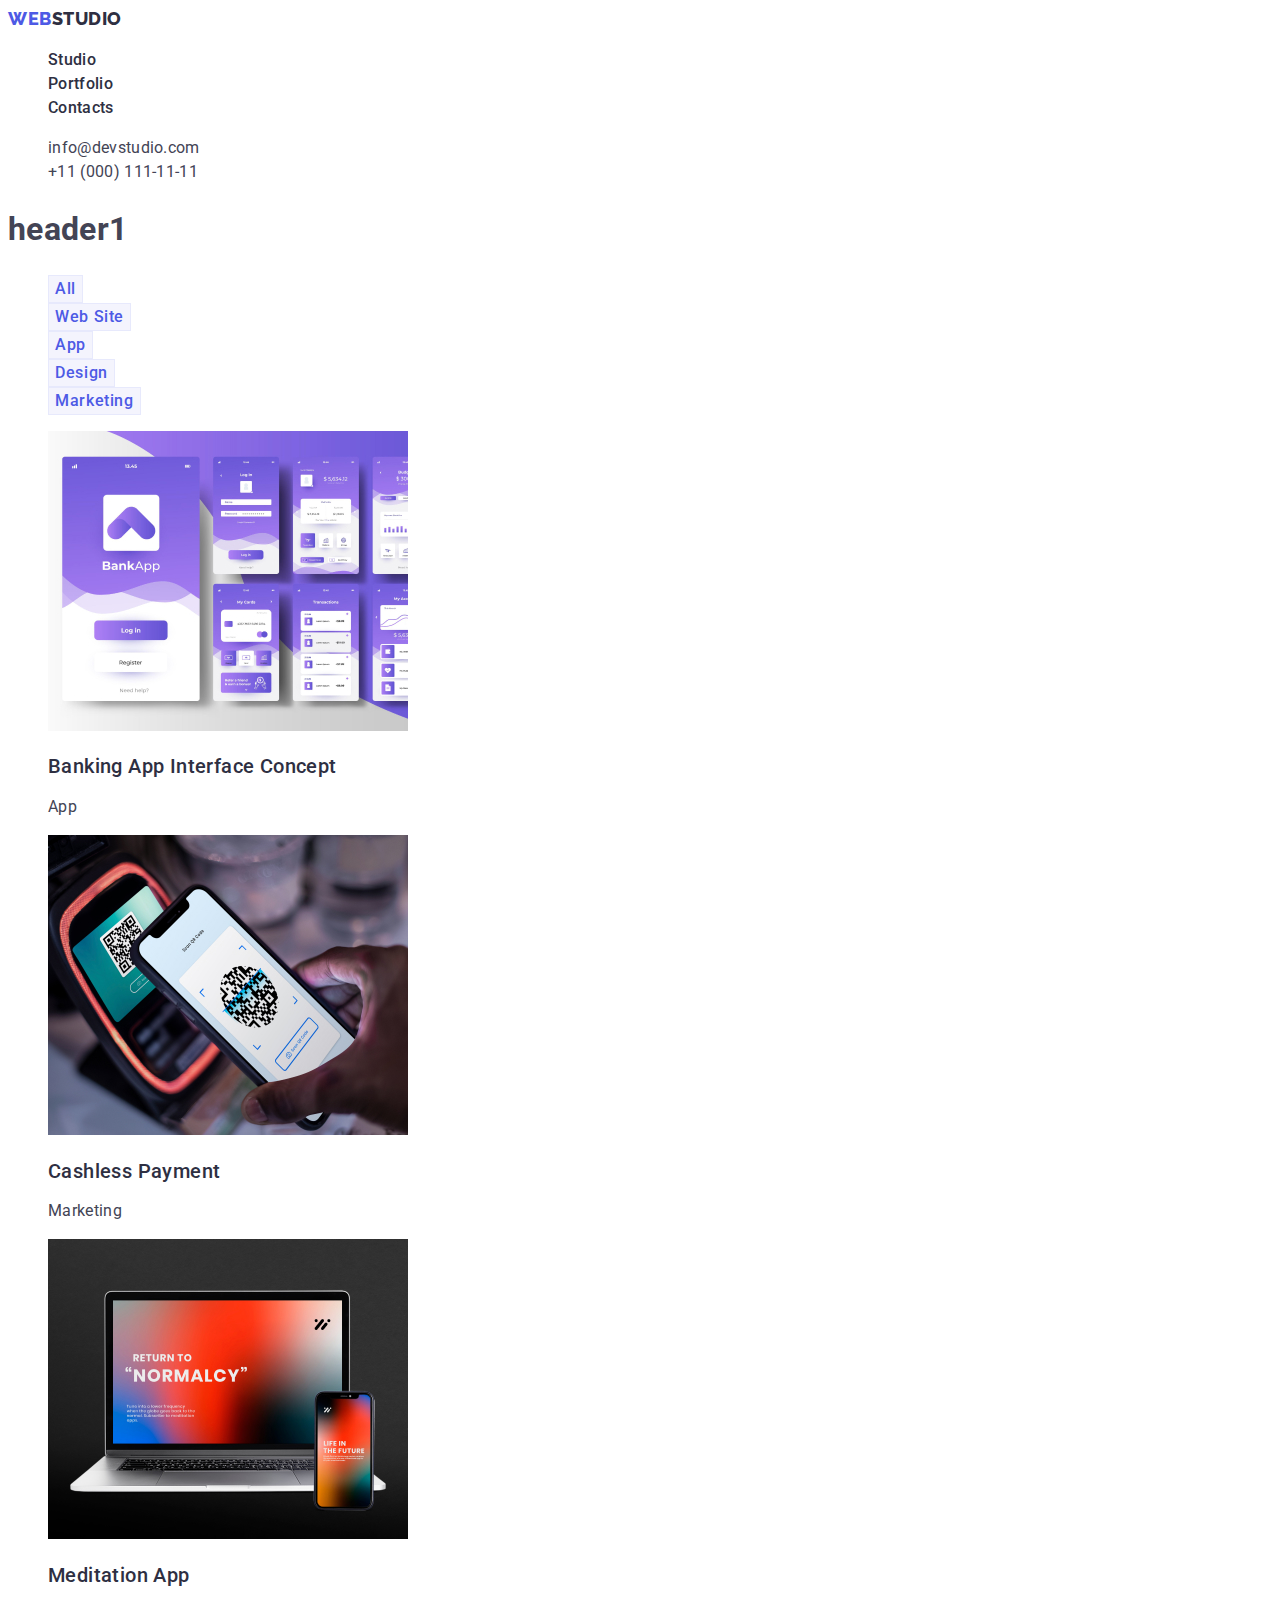
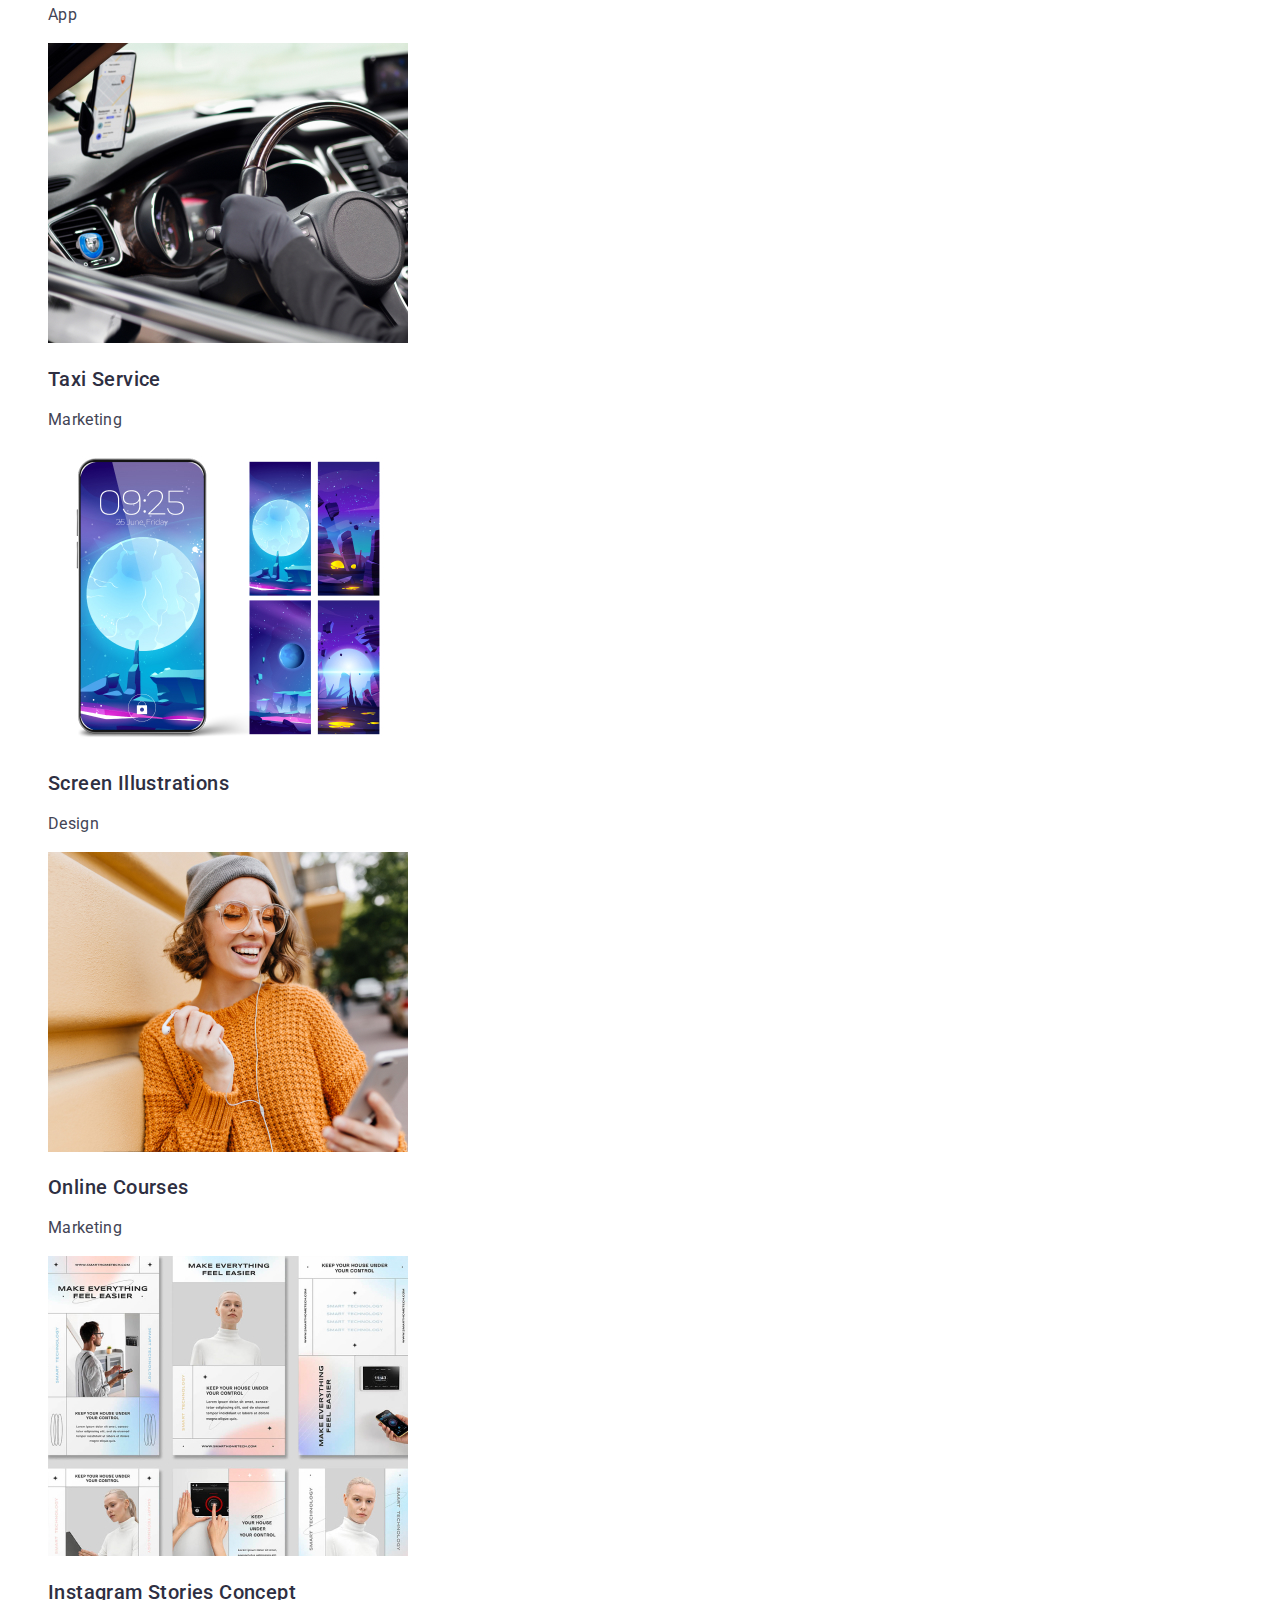
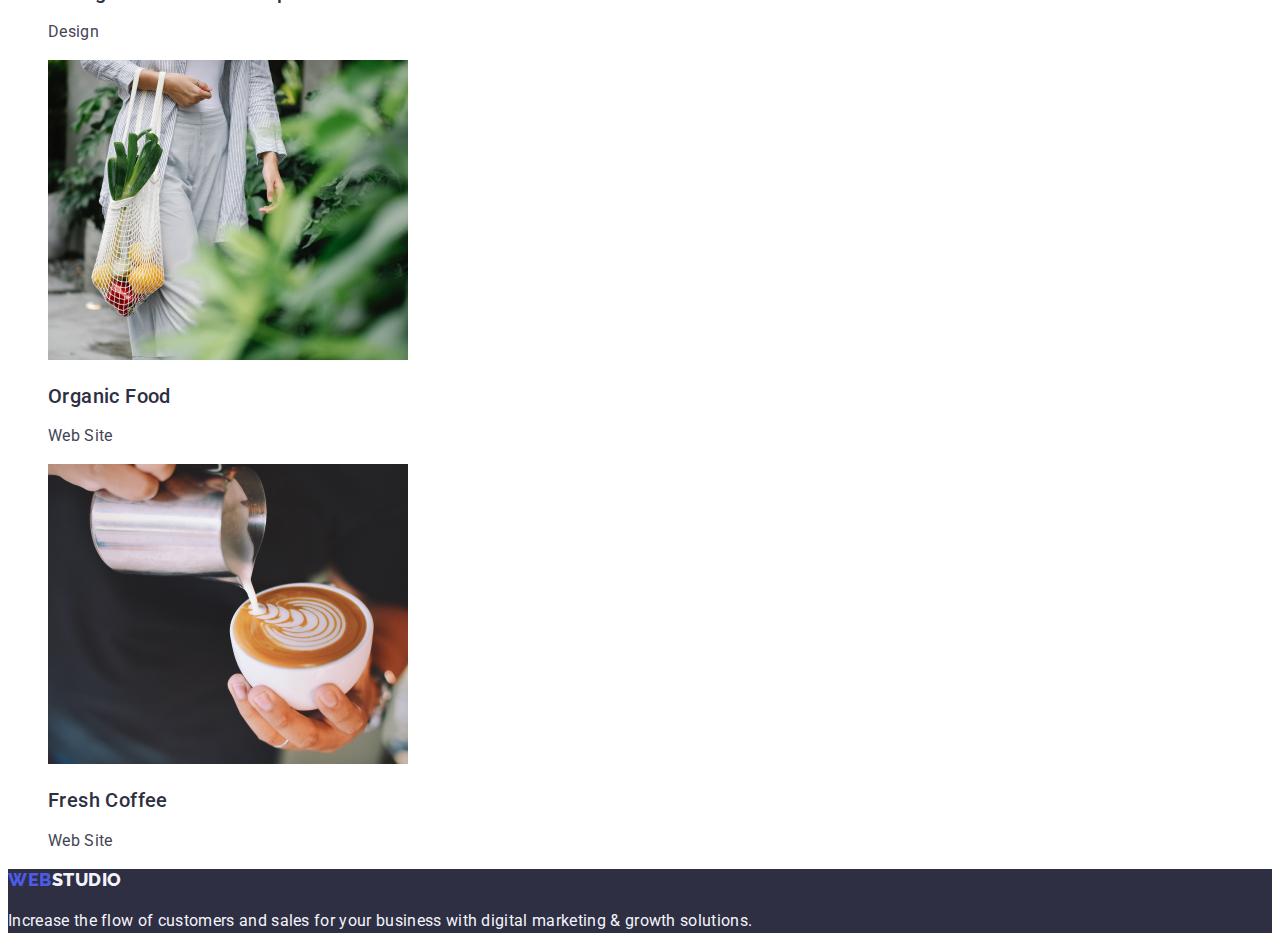
==== portfolio.html @ f377b7ca "main-content" ====
<!DOCTYPE html>
<html lang="en">

<head>
    <meta charset="UTF-8">
    <meta name="viewport" content="width=device-width, initial-scale=1.0">
    <title>portfolio</title>
    <link rel="preconnect" href="https://fonts.googleapis.com">
    <link rel="preconnect" href="https://fonts.gstatic.com" crossorigin>
    <link
        href="https://fonts.googleapis.com/css2?family=Raleway:wght@800&family=Roboto:wght@400;500;700;900&display=swap"
        rel="stylesheet">
    <link rel="stylesheet" href="./css/styles.css" />
</head>

<body>
    <header>
        <nav>
            <a class="logo link" href="./index.html">Web<span class="logo-second-word">Studio</span></a>
            <ul class="list">
                <li><a class="navigation-menu link" href="./index.html">Studio</a></li>
                <li><a class="navigation-menu link" href="./portfolio.html">Portfolio</a></li>
                <li><a class="navigation-menu link" href="">Contacts</a></li>
            </ul>
        </nav>
        <address class="contacts">
            <ul class="list">
                <li><a class="contact-info link" href="mailto:info@devstudio.com">info@devstudio.com</a></li>
                <li><a class="contact-info link" href="tel:+110001111111">+11 (000) 111-11-11</a></li>
            </ul>
        </address>
    </header>
    <main>
        <section>
            <h1>header1 </h1>
            <ul class="list">
                <li><button class="filter-button" type="button">All</button></li>
                <li><button class="filter-button" type="button">Web Site</button></li>
                <li><button class="filter-button" type="button">App</button></li>
                <li><button class="filter-button" type="button">Design</button></li>
                <li><button class="filter-button" type="button">Marketing</button></li>
            </ul>
            <ul class="list">
                <li><a class=link>
                        <img src="./images/banking-app.jpg" alt="Banking app interface concept" width=360
                            height="300" />
                        <h2 class="category-title">Banking App Interface Concept</h2>
                        <p class="main-text">App</p>
                    </a>

                </li>
                <li><a class="link"><img src="./images/cashless-payment.jpg" alt="Cashles spayment" width=360
                            height="300" />
                        <h2 class="category-title">Cashless Payment</h2>
                        <p class="main-text">Marketing</p>
                    </a>
                </li>
                <li><a class="link"><img src="./images/mediation-app.jpg" alt="meditation app" width=360 height="300" />
                        <h2 class="category-title">Meditation App</h2>
                        <p class="main-text">App</p>
                    </a>
                </li>
                <li><a class="link"><img src="./images/taxi-service.jpg" alt="Taxi service" width=360 height="300" />
                        <h2 class="category-title">Taxi Service</h2>
                        <p class="main-text">Marketing</p>
                    </a>
                </li>
                <li><a class="link"><img src="./images/screen-illustrations.jpg" alt="Screen Illustrations" width=360
                            height="300" />
                        <h2 class="category-title">Screen Illustrations</h2>
                        <p class="main-text">Design</p>
                    </a>
                </li>
                <li><a class="link"><img src="./images/online-courses.jpg" alt="Online Courses" width=360
                            height="300" />
                        <h2 class="category-title">Online Courses</h2>
                        <p class="main-text">Marketing</p>
                    </a>
                </li>
                <li><a class="link"><img src="./images/instagram-stories-concept.jpg" alt="Instagram Stories Concept"
                            width=360 height="300" />
                        <h2 class="category-title">Instagram Stories Concept</h2>
                        <p class="main-text">Design</p>
                    </a>
                </li>
                <li><a class="link"><img src="./images/organic-food.jpg" alt="Organic Food" width=360 height="300" />
                        <h2 class="category-title">Organic Food</h2>
                        <p class="main-text">Web Site</p>
                    </a>
                </li>
                <li><a class="link"><img src="./images/fresh-coffee.jpg" alt="Fresh Coffee" width=360 height="300" />
                        <h2 class="category-title">Fresh Coffee</h2>
                        <p class="main-text">Web Site</p>
                    </a>
                </li>

            </ul>
        </section>

    </main>
    <footer class="footer">
        <a class="logo link" href="./index.html">Web<span class="logo-second-word-footer">Studio</span></a>
        <p class="main-text">
            Increase the flow of customers and sales for your business with digital
            marketing & growth solutions.
        </p>
    </footer>
</body>
---- css/styles.css ----
:root {
    --main-text-color: #434455;
    --secondary-text-color: #2e2f42;
    --cta-main-color: #4d5ae5;
    --accent-color: #404bbf;
    --logo-first-color: #4d5ae5;
    --footer-main-text: #f4f4fd;
}

body {
    font-family: "Roboto", sans-serif;
    color: var(--main-text-color);
    background-color: #ffffff;
    font-size: 16px;
    line-height: 1.5;
    letter-spacing: 0.02em;
}

.logo {
    color: var(--logo-first-color);
    font-family: "Raleway", sans-serif;
    font-size: 18px;
    font-weight: 800;
    line-height: 1.17;
    letter-spacing: 0.03em;
    text-transform: uppercase;
}

.logo-second-word {
    color: var(--secondary-text-color);
}

.link {
    text-decoration: none;
}

.list {
    list-style: none;
}



.navigation-menu {
    color: var(--secondary-text-color);
    font-size: 16px;
    font-weight: 500;
    line-height: 1.5;
    letter-spacing: 0.02em;
}

.navigation-menu:hover,
.navigation-menu:focus {
    color: #404bbf;
}

.navigation-menu:active {
    color: var(--accent-color);
}

.contacts {
    font-style: normal;
}

.contact-info {
    font-size: 16px;
    line-height: 1.5;
    letter-spacing: 0.02em;
    color: var(--main-text-color);
}

.contact-info:hover,
.contact-info:focus {
    color: #404bbf;
}

.contact-info:active {
    color: var(--accent-color);
}

.section-benefits {
    background-color: var(--secondary-text-color);
}

.main-title {
    color: #FFF;
    text-align: center;
    font-size: 56px;
    font-weight: 700;
    line-height: 1.07;
    letter-spacing: 1.12px;
}

.main-cta {
    color: #ffffff;
    background: var(--cta-main-color);
    font-family: "Roboto", sans-serif;
    font-weight: 500;
    font-size: 16px;
    line-height: 1.5;
    letter-spacing: 0.04em;
    cursor: pointer;
}

.main-cta:hover,
.main-cta:focus {
    background-color: #404bbf;
}

.main-cta:active {
    background: var(--accent-color);
}

.page-title {
    color: var(--secondary-text-color);
    text-align: center;
    font-size: 36px;
    font-weight: 700;
    line-height: 1.11;
    letter-spacing: 0.02em;
    text-transform: capitalize;
}

.category-title {
    color: var(--secondary-text-color);
    font-size: 20px;
    font-weight: 500;
    line-height: 1.2;
    letter-spacing: 0.02em;
}

.filter-button {
    border: 1px solid #E7E9FC;
    background-color: var(--footer-main-text);
    font-family: "Roboto", sans-serif;
    font-weight: 500;
    font-size: 16px;
    line-height: 1.5;
    letter-spacing: 0.04em;
    color: var(--cta-main-color);
    cursor: pointer;
}

.filter-button:hover,
.filter-button:focus {
    color: #FFFFFF;
    background-color: #404bbf;
}

.filter-button:active {
    background: var(--accent-color);
}

.section-our-team {
    background-color: #F4F4FD;
}

.member-team {
    background-color: #ffffff;
}

.footer {
    background-color: var(--secondary-text-color);
}

.logo-second-word-footer {
    color: #f4f4fd;
}

.footer>.main-text {
    color: var(--footer-main-text);
    letter-spacing: 0.02em;
    line-height: 1.5;

}
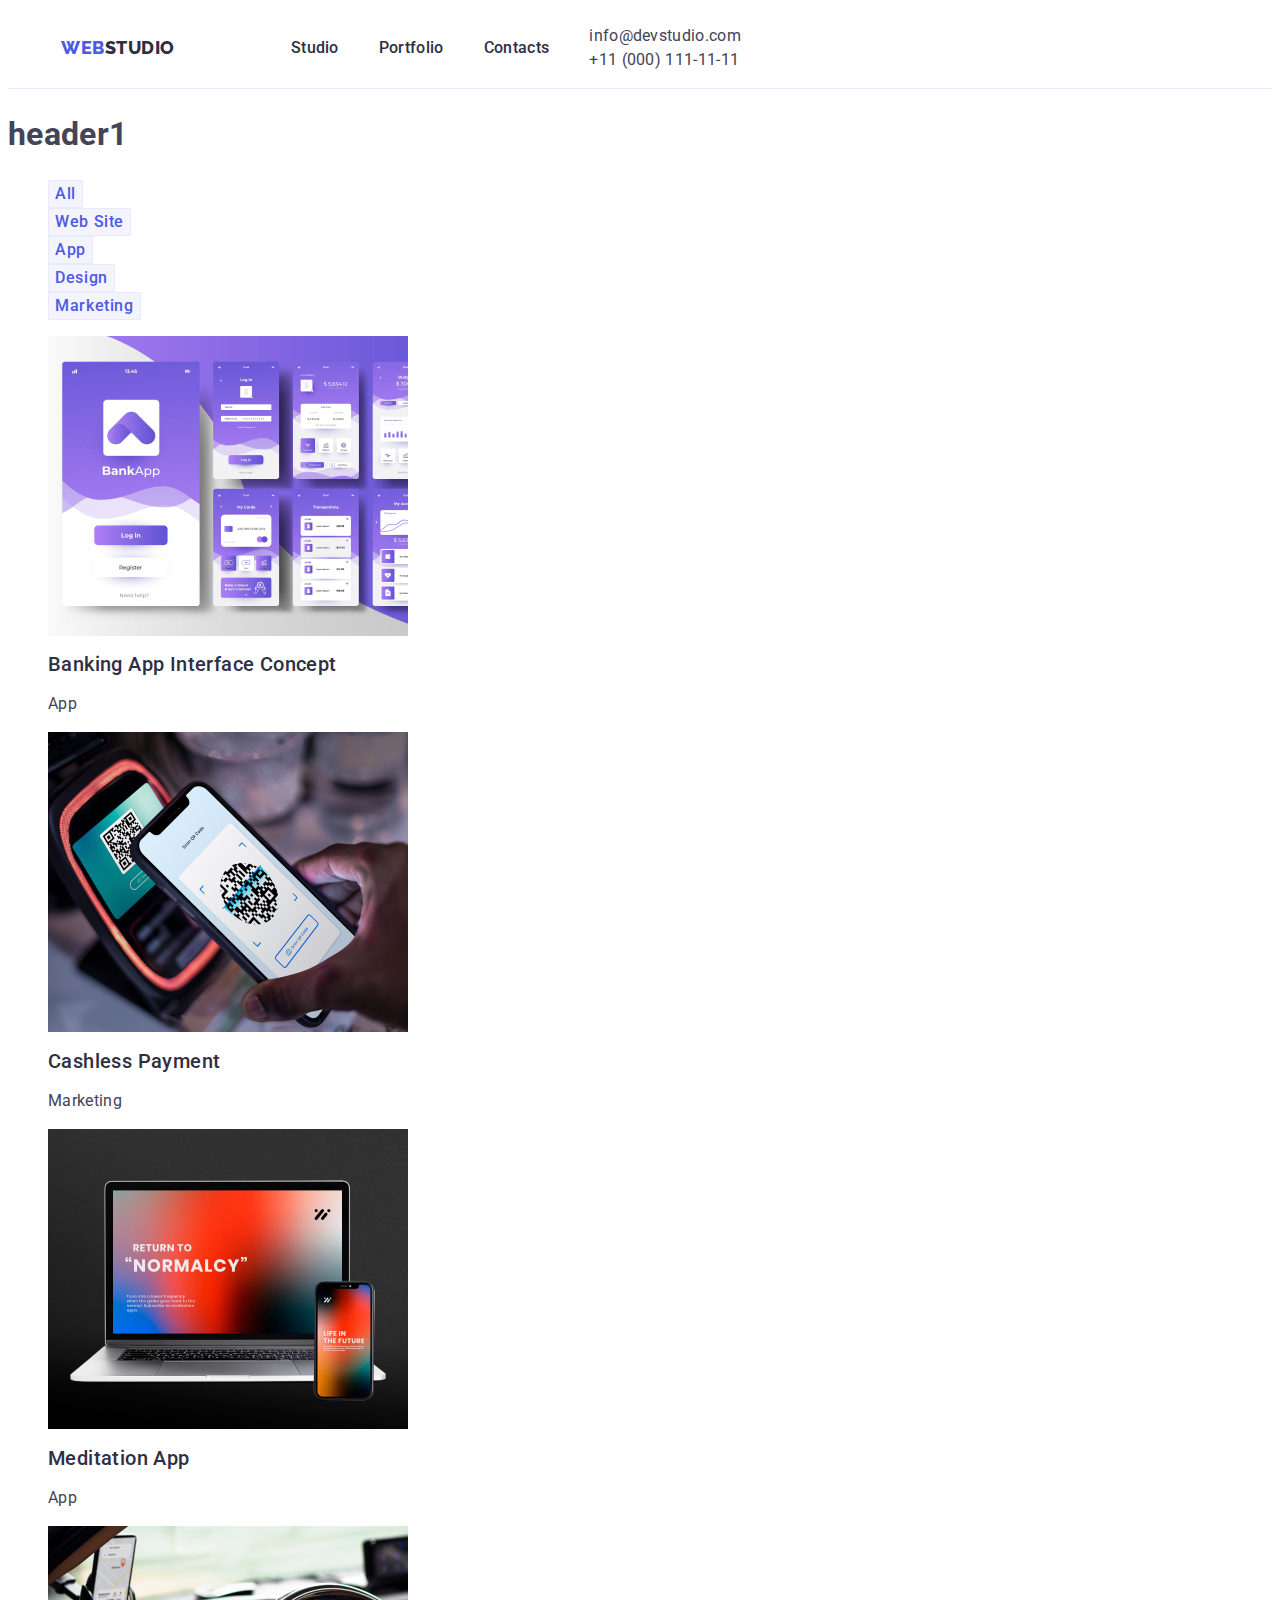
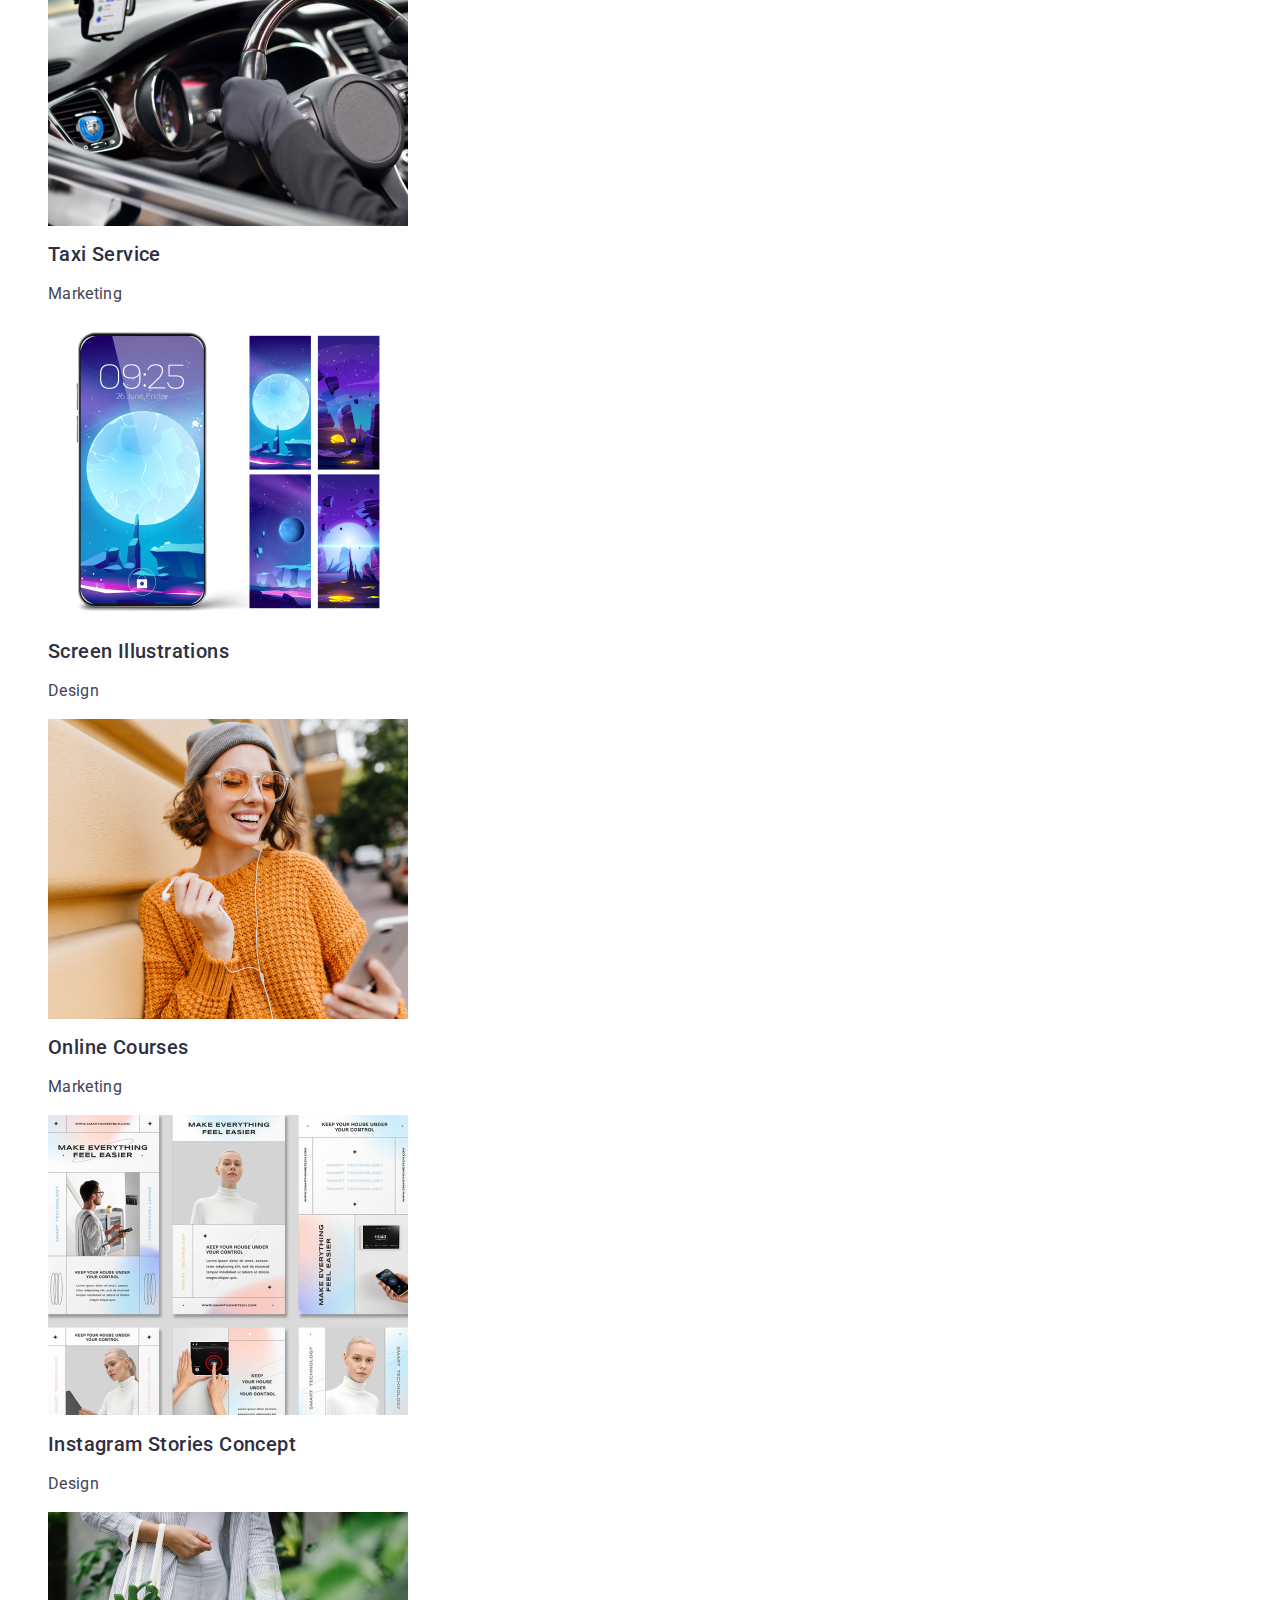
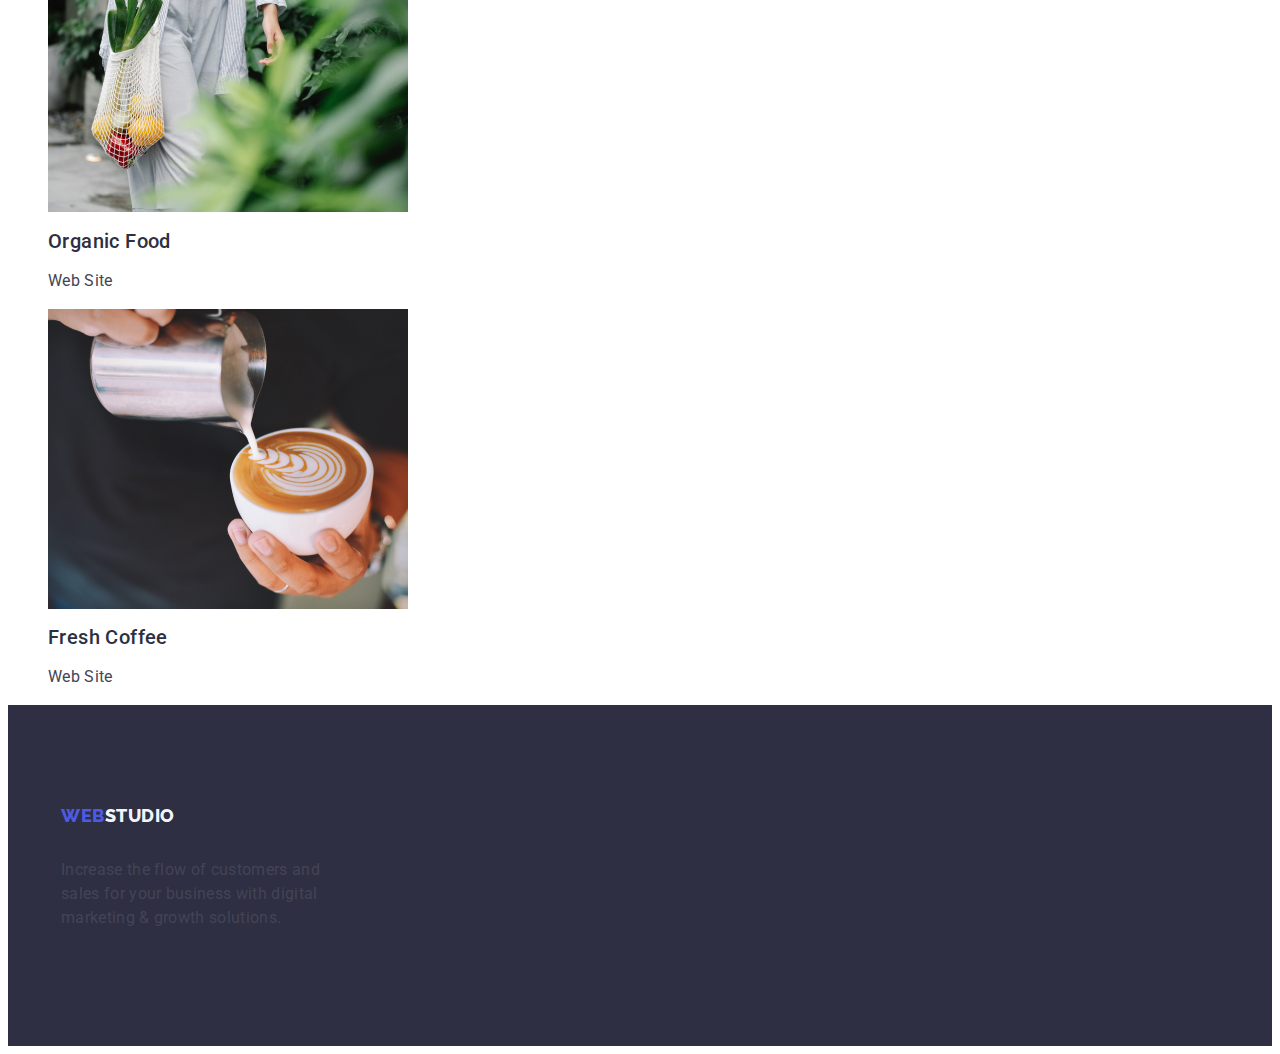
==== commit 3f06b9d4: "main-page-fixes" ====
--- a/portfolio.html
+++ b/portfolio.html
@@ -14,22 +14,25 @@
 </head>
 
 <body>
-    <header>
-        <nav>
-            <a class="logo link" href="./index.html">Web<span class="logo-second-word">Studio</span></a>
-            <ul class="list">
-                <li><a class="navigation-menu link" href="./index.html">Studio</a></li>
-                <li><a class="navigation-menu link" href="./portfolio.html">Portfolio</a></li>
-                <li><a class="navigation-menu link" href="">Contacts</a></li>
-            </ul>
-        </nav>
-        <address class="contacts">
-            <ul class="list">
-                <li><a class="contact-info link" href="mailto:info@devstudio.com">info@devstudio.com</a></li>
-                <li><a class="contact-info link" href="tel:+110001111111">+11 (000) 111-11-11</a></li>
-            </ul>
-        </address>
+    <header class="header">
+        <div class="header-items container">
+            <nav class="navigation-general">
+                <a class="logo link" href="./index.html">Web<span class="logo-second-word">Studio</span></a>
+                <ul class="list navigation-list">
+                    <li><a class="navigation-menu link" href="./index.html">Studio</a></li>
+                    <li><a class="navigation-menu link" href="./portfolio.html">Portfolio</a></li>
+                    <li><a class="navigation-menu link" href="">Contacts</a></li>
+                </ul>
+            </nav>
+            <address class="contacts">
+                <ul class="list">
+                    <li><a class="contact-info link" href="mailto:info@devstudio.com">info@devstudio.com</a></li>
+                    <li><a class="contact-info link" href="tel:+110001111111">+11 (000) 111-11-11</a></li>
+                </ul>
+            </address>
+        </div>
     </header>
+
     <main>
         <section>
             <h1>header1 </h1>
@@ -99,10 +102,13 @@
 
     </main>
     <footer class="footer">
-        <a class="logo link" href="./index.html">Web<span class="logo-second-word-footer">Studio</span></a>
-        <p class="main-text">
-            Increase the flow of customers and sales for your business with digital
-            marketing & growth solutions.
-        </p>
+        <div class="container">
+            <a class="logo-footer logo link" href="./index.html">Web<span
+                    class="logo-second-word-footer">Studio</span></a>
+            <p class="text-footer main-text">
+                Increase the flow of customers and sales for your business with digital
+                marketing & growth solutions.
+            </p>
+        </div>
     </footer>
 </body>--- a/css/styles.css
+++ b/css/styles.css
@@ -14,6 +14,10 @@
     font-size: 16px;
     line-height: 1.5;
     letter-spacing: 0.02em;
+}
+
+img {
+    display: block;
 }
 
 .logo {
@@ -24,6 +28,7 @@
     line-height: 1.17;
     letter-spacing: 0.03em;
     text-transform: uppercase;
+    margin-right: 76px;
 }
 
 .logo-second-word {
@@ -39,6 +44,11 @@
 }
 
 
+.navigation-list {
+    display: flex;
+    gap: 40px;
+
+}
 
 .navigation-menu {
     color: var(--secondary-text-color);
@@ -46,6 +56,7 @@
     font-weight: 500;
     line-height: 1.5;
     letter-spacing: 0.02em;
+    padding: 24px 0;
 }
 
 .navigation-menu:hover,
@@ -59,6 +70,8 @@
 
 .contacts {
     font-style: normal;
+    display: flex;
+    gap: 40px;
 }
 
 .contact-info {
@@ -79,7 +92,9 @@
 
 .section-benefits {
     background-color: var(--secondary-text-color);
-}
+    padding: 188px 0;
+}
+
 
 .main-title {
     color: #FFF;
@@ -88,6 +103,8 @@
     font-weight: 700;
     line-height: 1.07;
     letter-spacing: 1.12px;
+    max-width: 496px;
+
 }
 
 .main-cta {
@@ -99,6 +116,12 @@
     line-height: 1.5;
     letter-spacing: 0.04em;
     cursor: pointer;
+    display: block;
+    min-width: 169px;
+    height: 56px;
+    border: none;
+    background-color: var(--logo-first-color);
+    border-radius: 4px;
 }
 
 .main-cta:hover,
@@ -110,6 +133,32 @@
     background: var(--accent-color);
 }
 
+.our-values {
+    padding: 120px 0;
+}
+
+.visually-hidden {
+    position: absolute;
+    width: 1px;
+    height: 1px;
+    margin: -1px;
+    border: 0;
+    padding: 0;
+    white-space: nowrap;
+    clip-path: inset(100%);
+    clip: rect(0 0 0 0);
+    overflow: hidden;
+}
+
+.values-list {
+    display: flex;
+    gap: 24px;
+}
+
+.value-item {
+    width: calc((100% -72px)/4)
+}
+
 .page-title {
     color: var(--secondary-text-color);
     text-align: center;
@@ -118,6 +167,7 @@
     line-height: 1.11;
     letter-spacing: 0.02em;
     text-transform: capitalize;
+    margin-bottom: 72px;
 }
 
 .category-title {
@@ -126,7 +176,30 @@
     font-weight: 500;
     line-height: 1.2;
     letter-spacing: 0.02em;
-}
+    margin-bottom: 8px;
+
+}
+
+.what-we-are-doing {
+    padding-bottom: 120px;
+}
+
+.what-we-are-doing-list {
+    display: flex;
+    gap: 24px;
+
+}
+
+.what-we-are-doing-item {
+    width: calc((100%-48px)/3)
+}
+
+.our-team-list {
+    display: flex;
+    gap: 24px;
+}
+
+
 
 .filter-button {
     border: 1px solid #E7E9FC;
@@ -152,14 +225,33 @@
 
 .section-our-team {
     background-color: #F4F4FD;
+    padding: 120px 0;
 }
 
 .member-team {
     background-color: #ffffff;
+    width: calc((100%-72px)/4);
+    border-radius: 0px 0px 4px 4px;
+
+}
+
+.member-name {
+    padding: 32px 0;
+
+}
+
+.member-name-surname {
+    text-align: center;
+}
+
+.member-title {
+    text-align: center;
+
 }
 
 .footer {
     background-color: var(--secondary-text-color);
+    padding: 100px 0;
 }
 
 .logo-second-word-footer {
@@ -171,4 +263,34 @@
     letter-spacing: 0.02em;
     line-height: 1.5;
 
+}
+
+.header {
+    border-bottom: 1px solid #e7e9fc;
+}
+
+.header-items {
+    display: flex;
+
+}
+
+.container {
+    width: 1158px;
+    margin: 0 auto;
+    padding: 0 15px;
+}
+
+.navigation-general {
+    display: flex;
+    align-items: center;
+
+}
+
+.text-footer {
+    max-width: 264px;
+}
+
+.logo-footer {
+    display: inline-block;
+    margin-bottom: 16px;
 }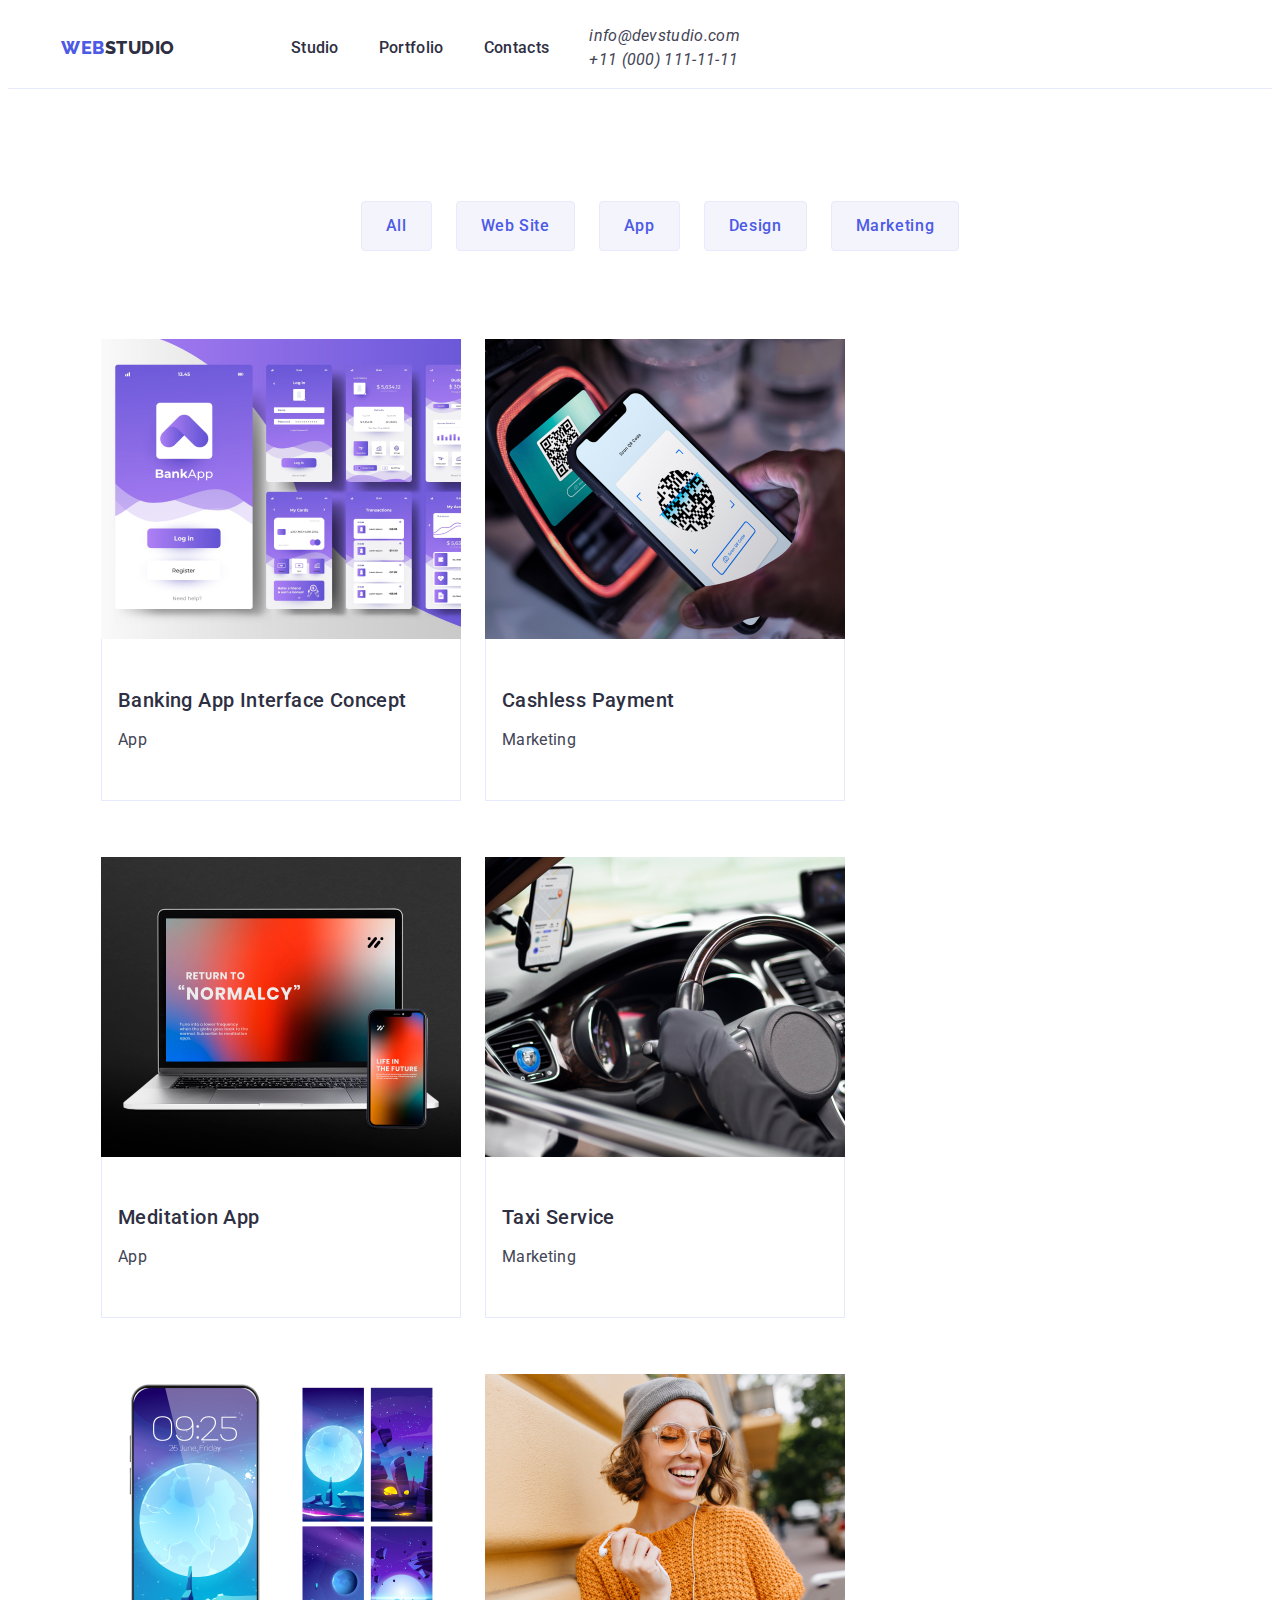
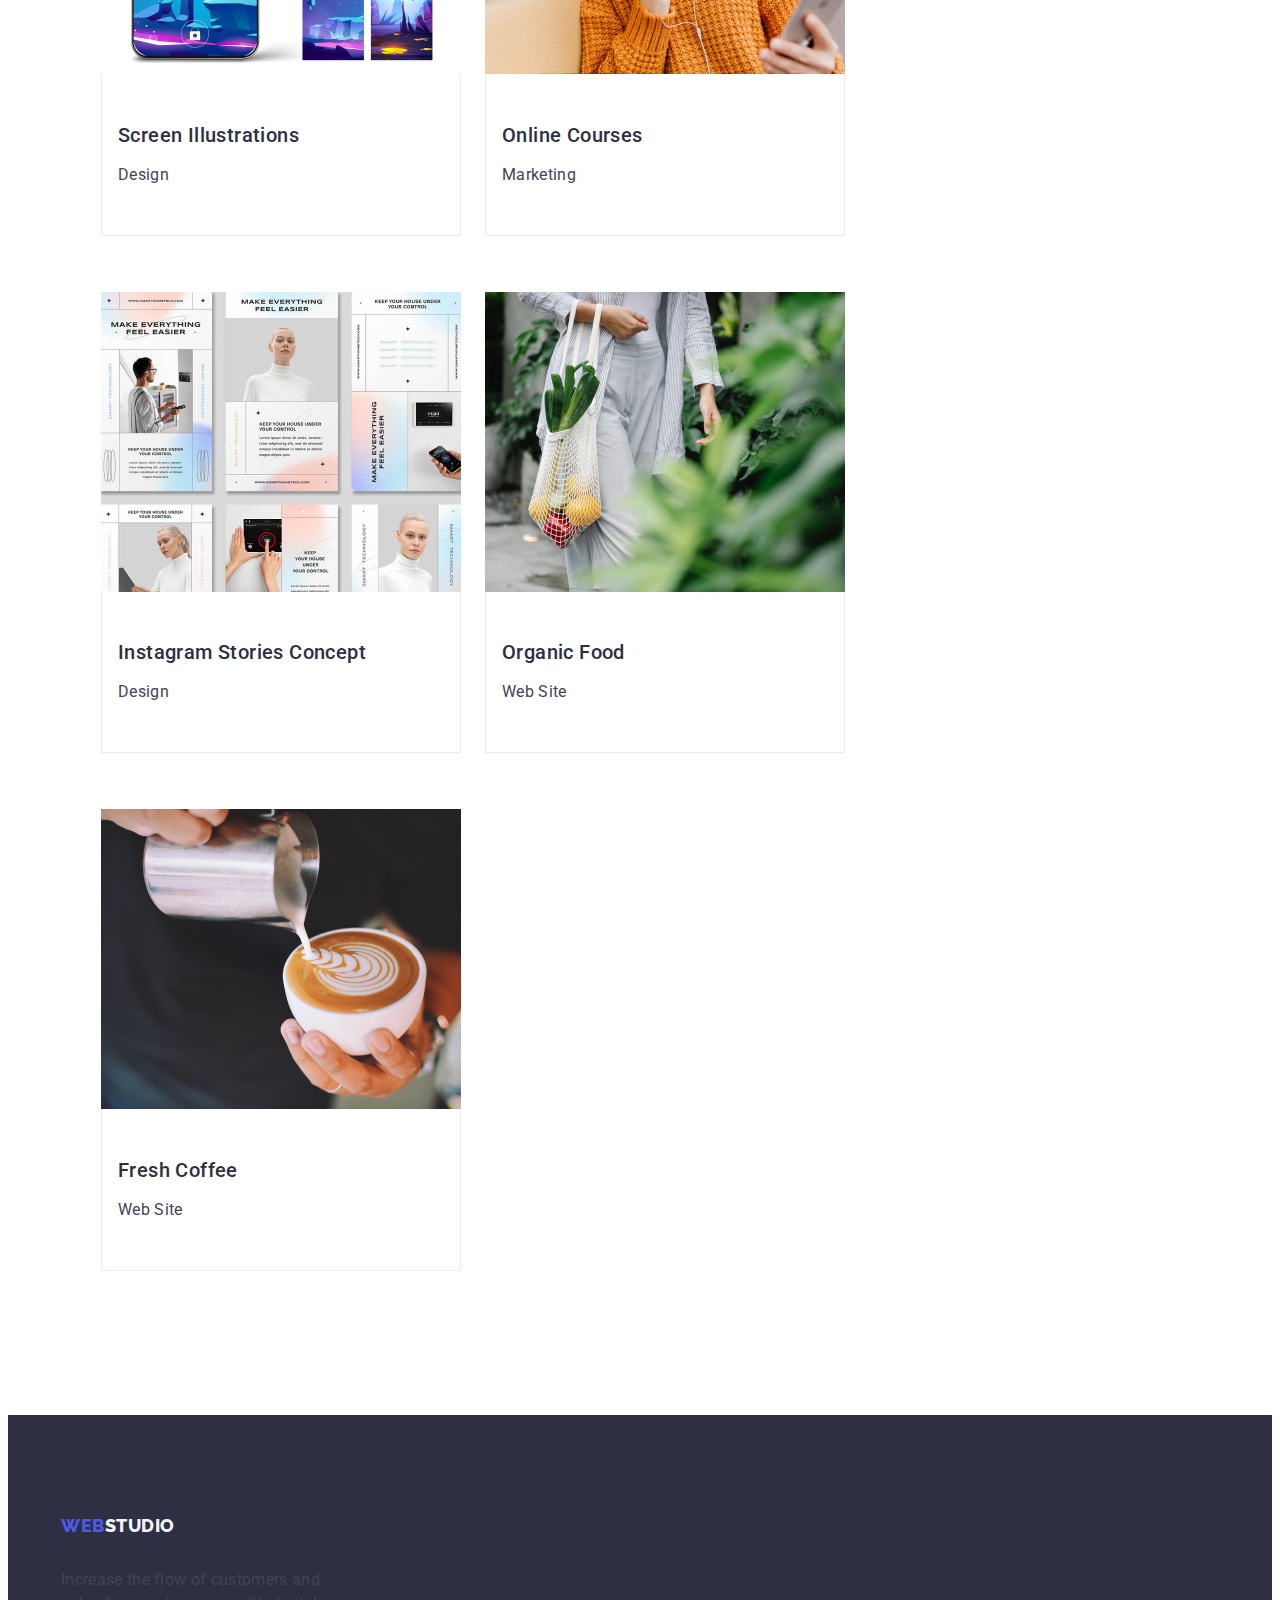
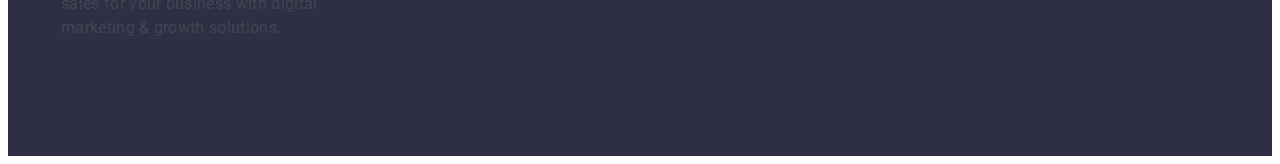
==== commit 54323bd5: "portfolio-fixes" ====
--- a/portfolio.html
+++ b/portfolio.html
@@ -7,6 +7,8 @@
     <title>portfolio</title>
     <link rel="preconnect" href="https://fonts.googleapis.com">
     <link rel="preconnect" href="https://fonts.gstatic.com" crossorigin>
+    <link rel="preconnect"
+        href="https://cdnjs.cloudflare.com/ajax/libs/modern-normalize/2.0.0/modern-normalize.min.css">
     <link
         href="https://fonts.googleapis.com/css2?family=Raleway:wght@800&family=Roboto:wght@400;500;700;900&display=swap"
         rel="stylesheet">
@@ -34,70 +36,94 @@
     </header>
 
     <main>
-        <section>
-            <h1>header1 </h1>
-            <ul class="list">
-                <li><button class="filter-button" type="button">All</button></li>
-                <li><button class="filter-button" type="button">Web Site</button></li>
-                <li><button class="filter-button" type="button">App</button></li>
-                <li><button class="filter-button" type="button">Design</button></li>
-                <li><button class="filter-button" type="button">Marketing</button></li>
-            </ul>
-            <ul class="list">
-                <li><a class=link>
-                        <img src="./images/banking-app.jpg" alt="Banking app interface concept" width=360
-                            height="300" />
-                        <h2 class="category-title">Banking App Interface Concept</h2>
-                        <p class="main-text">App</p>
-                    </a>
+        <section class="portfolio">
+            <div class="container">
+                <h1 class="visually-hidden">header1 </h1>
+                <ul class="filters-list list">
+                    <li><button class="filter-button" type="button">All</button></li>
+                    <li><button class="filter-button" type="button">Web Site</button></li>
+                    <li><button class="filter-button" type="button">App</button></li>
+                    <li><button class="filter-button" type="button">Design</button></li>
+                    <li><button class="filter-button" type="button">Marketing</button></li>
+                </ul>
+                <ul class="services-list list">
+                    <li class="service-item"><a class="link">
+                            <img src="./images/banking-app.jpg" alt="Banking app interface concept" width=360
+                                height="300" />
+                            <div class="app-container">
+                                <h2 class="category-title">Banking App Interface Concept</h2>
+                                <p class="main-text">App</p>
+                            </div>
+                        </a>
 
-                </li>
-                <li><a class="link"><img src="./images/cashless-payment.jpg" alt="Cashles spayment" width=360
-                            height="300" />
-                        <h2 class="category-title">Cashless Payment</h2>
-                        <p class="main-text">Marketing</p>
-                    </a>
-                </li>
-                <li><a class="link"><img src="./images/mediation-app.jpg" alt="meditation app" width=360 height="300" />
-                        <h2 class="category-title">Meditation App</h2>
-                        <p class="main-text">App</p>
-                    </a>
-                </li>
-                <li><a class="link"><img src="./images/taxi-service.jpg" alt="Taxi service" width=360 height="300" />
-                        <h2 class="category-title">Taxi Service</h2>
-                        <p class="main-text">Marketing</p>
-                    </a>
-                </li>
-                <li><a class="link"><img src="./images/screen-illustrations.jpg" alt="Screen Illustrations" width=360
-                            height="300" />
-                        <h2 class="category-title">Screen Illustrations</h2>
-                        <p class="main-text">Design</p>
-                    </a>
-                </li>
-                <li><a class="link"><img src="./images/online-courses.jpg" alt="Online Courses" width=360
-                            height="300" />
-                        <h2 class="category-title">Online Courses</h2>
-                        <p class="main-text">Marketing</p>
-                    </a>
-                </li>
-                <li><a class="link"><img src="./images/instagram-stories-concept.jpg" alt="Instagram Stories Concept"
-                            width=360 height="300" />
-                        <h2 class="category-title">Instagram Stories Concept</h2>
-                        <p class="main-text">Design</p>
-                    </a>
-                </li>
-                <li><a class="link"><img src="./images/organic-food.jpg" alt="Organic Food" width=360 height="300" />
-                        <h2 class="category-title">Organic Food</h2>
-                        <p class="main-text">Web Site</p>
-                    </a>
-                </li>
-                <li><a class="link"><img src="./images/fresh-coffee.jpg" alt="Fresh Coffee" width=360 height="300" />
-                        <h2 class="category-title">Fresh Coffee</h2>
-                        <p class="main-text">Web Site</p>
-                    </a>
-                </li>
+                    </li>
+                    <li class="service-item"><a class="link"><img src="./images/cashless-payment.jpg"
+                                alt="Cashles spayment" width=360 height="300" />
+                            <div class="app-container">
+                                <h2 class="category-title">Cashless Payment</h2>
+                                <p class="main-text">Marketing</p>
+                            </div>
+                        </a>
+                    </li>
+                    <li class="service-item"><a class="link"><img src="./images/mediation-app.jpg" alt="meditation app"
+                                width=360 height="300" />
+                            <div class="app-container">
+                                <h2 class="category-title">Meditation App</h2>
+                                <p class="main-text">App</p>
+                            </div>
+                        </a>
+                    </li>
+                    <li class="service-item"><a class="link"><img src="./images/taxi-service.jpg" alt="Taxi service"
+                                width=360 height="300" />
+                            <div class="app-container">
+                                <h2 class="category-title">Taxi Service</h2>
+                                <p class="main-text">Marketing</p>
+                            </div>
+                        </a>
+                    </li>
+                    <li class="service-item"><a class="link"><img src="./images/screen-illustrations.jpg"
+                                alt="Screen Illustrations" width=360 height="300" />
+                            <div class="app-container">
+                                <h2 class="category-title">Screen Illustrations</h2>
+                                <p class="main-text">Design</p>
+                            </div>
+                        </a>
+                    </li>
+                    <li class="service-item"><a class="link"><img src="./images/online-courses.jpg" alt="Online Courses"
+                                width=360 height="300" />
+                            <div class="app-container">
+                                <h2 class="category-title">Online Courses</h2>
+                                <p class="main-text">Marketing</p>
+                            </div>
+                        </a>
+                    </li>
+                    <li class="service-item"><a class="link"><img src="./images/instagram-stories-concept.jpg"
+                                alt="Instagram Stories Concept" width=360 height="300" />
+                            <div class="app-container">
+                                <h2 class="category-title">Instagram Stories Concept</h2>
+                                <p class="main-text">Design</p>
+                            </div>
+                        </a>
+                    </li>
+                    <li class="service-item"><a class="link"><img src="./images/organic-food.jpg" alt="Organic Food"
+                                width=360 height="300" />
+                            <div class="app-container">
+                                <h2 class="category-title">Organic Food</h2>
+                                <p class="main-text">Web Site</p>
+                            </div>
+                        </a>
+                    </li>
+                    <li class="service-item"><a class="link"><img src="./images/fresh-coffee.jpg" alt="Fresh Coffee"
+                                width=360 height="300" />
+                            <div class="app-container">
+                                <h2 class="category-title">Fresh Coffee</h2>
+                                <p class="main-text">Web Site</p>
+                            </div>
+                        </a>
+                    </li>
 
-            </ul>
+                </ul>
+            </div>
         </section>
 
     </main>
--- a/css/styles.css
+++ b/css/styles.css
@@ -69,6 +69,10 @@
 }
 
 .contacts {
+    display: flex;
+}
+
+.contacts-list {
     font-style: normal;
     display: flex;
     gap: 40px;
@@ -191,7 +195,7 @@
 }
 
 .what-we-are-doing-item {
-    width: calc((100%-48px)/3)
+    width: calc((100%-48px)/2)
 }
 
 .our-team-list {
@@ -211,12 +215,17 @@
     letter-spacing: 0.04em;
     color: var(--cta-main-color);
     cursor: pointer;
+    padding: 12px 24px;
+    border-radius: 4px;
+    justify-content: center;
+
 }
 
 .filter-button:hover,
 .filter-button:focus {
     color: #FFFFFF;
     background-color: #404bbf;
+    border: 1px solid transparent;
 }
 
 .filter-button:active {
@@ -230,7 +239,7 @@
 
 .member-team {
     background-color: #ffffff;
-    width: calc((100%-72px)/4);
+    width: calc((100%-24px*3)/4);
     border-radius: 0px 0px 4px 4px;
 
 }
@@ -293,4 +302,35 @@
 .logo-footer {
     display: inline-block;
     margin-bottom: 16px;
+}
+
+.portfolio {
+    padding-top: 96px;
+    padding-bottom: 120px;
+}
+
+.filters-list {
+    display: flex;
+    justify-content: center;
+    align-items: center;
+    gap: 24px;
+    padding-bottom: 72px;
+}
+
+.services-list {
+    display: flex;
+    flex-wrap: wrap;
+    column-gap: 24px;
+    row-gap: 48px;
+}
+
+.service-item {
+    width: calc((100-48px)/3)
+}
+
+.app-container {
+    padding: 32px 16px;
+    border: 1px solid #e7e9fc;
+    border-top: none;
+    margin-bottom: 8px;
 }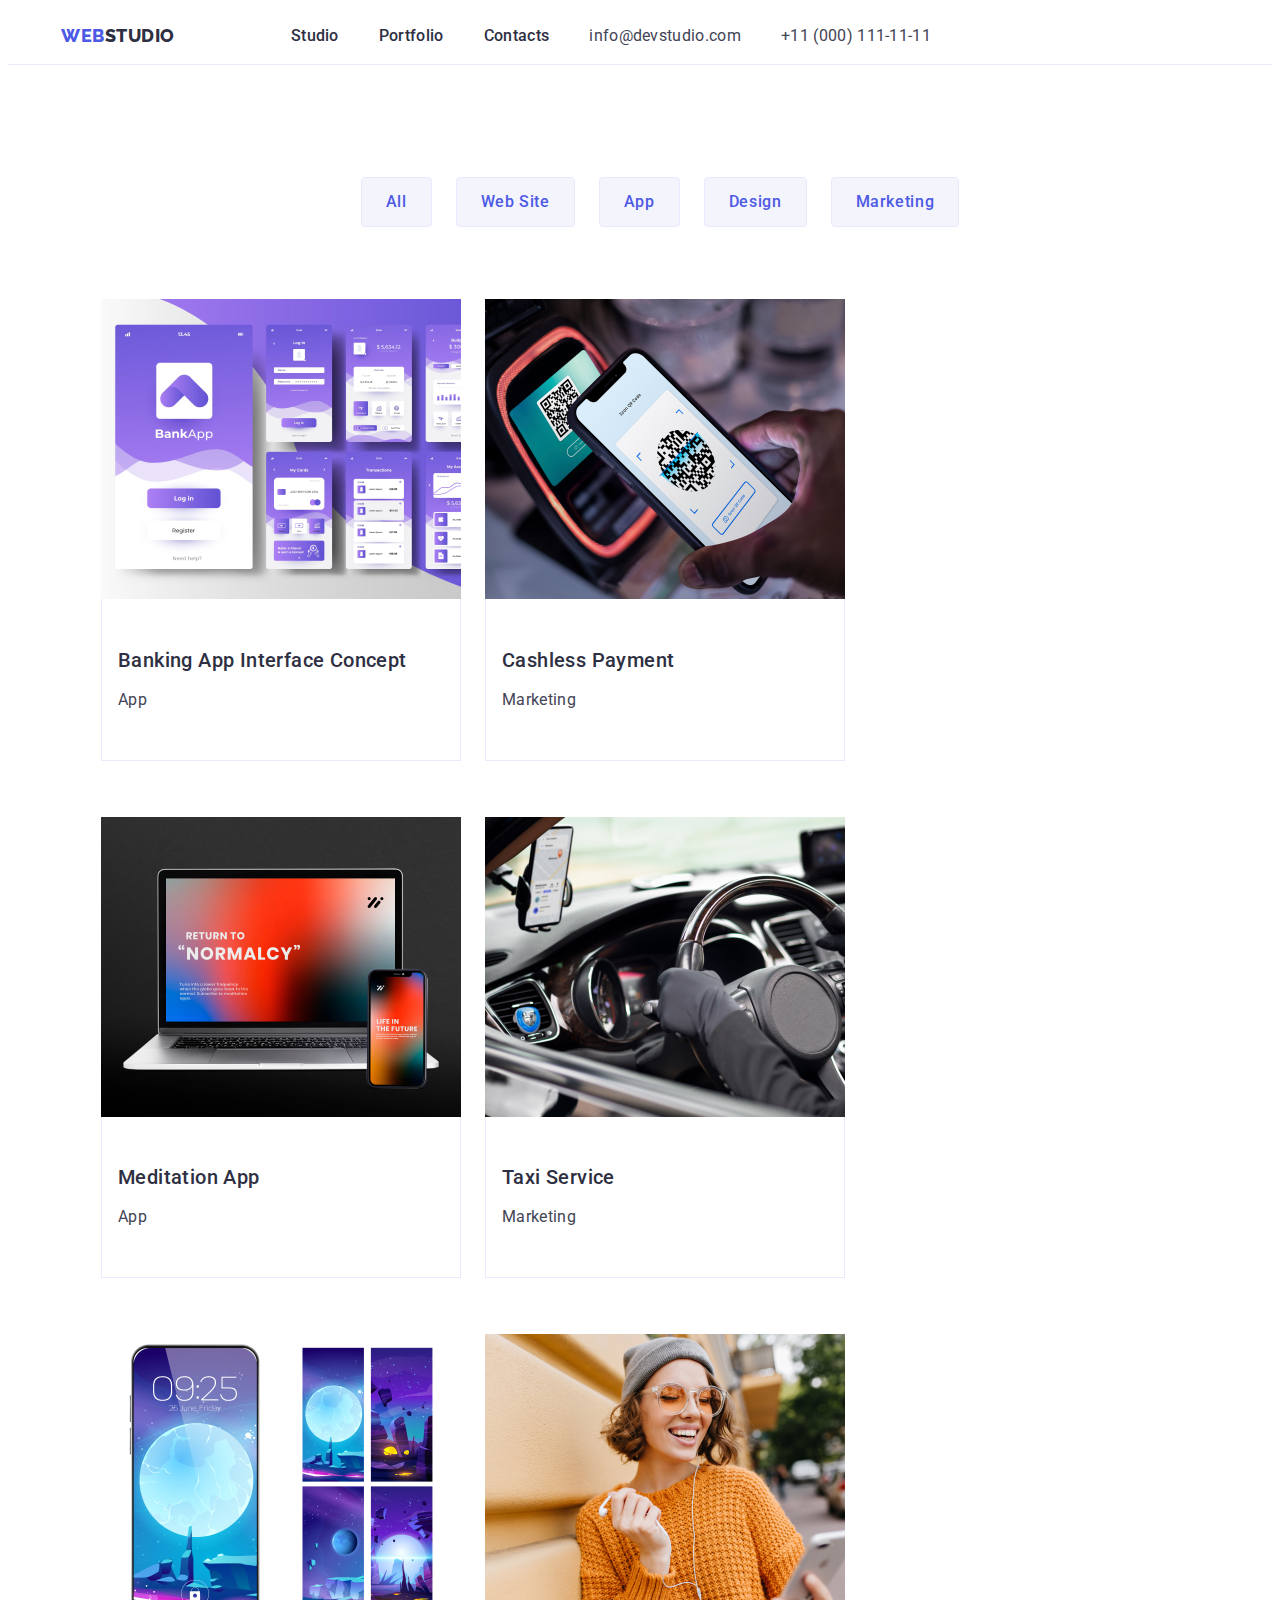
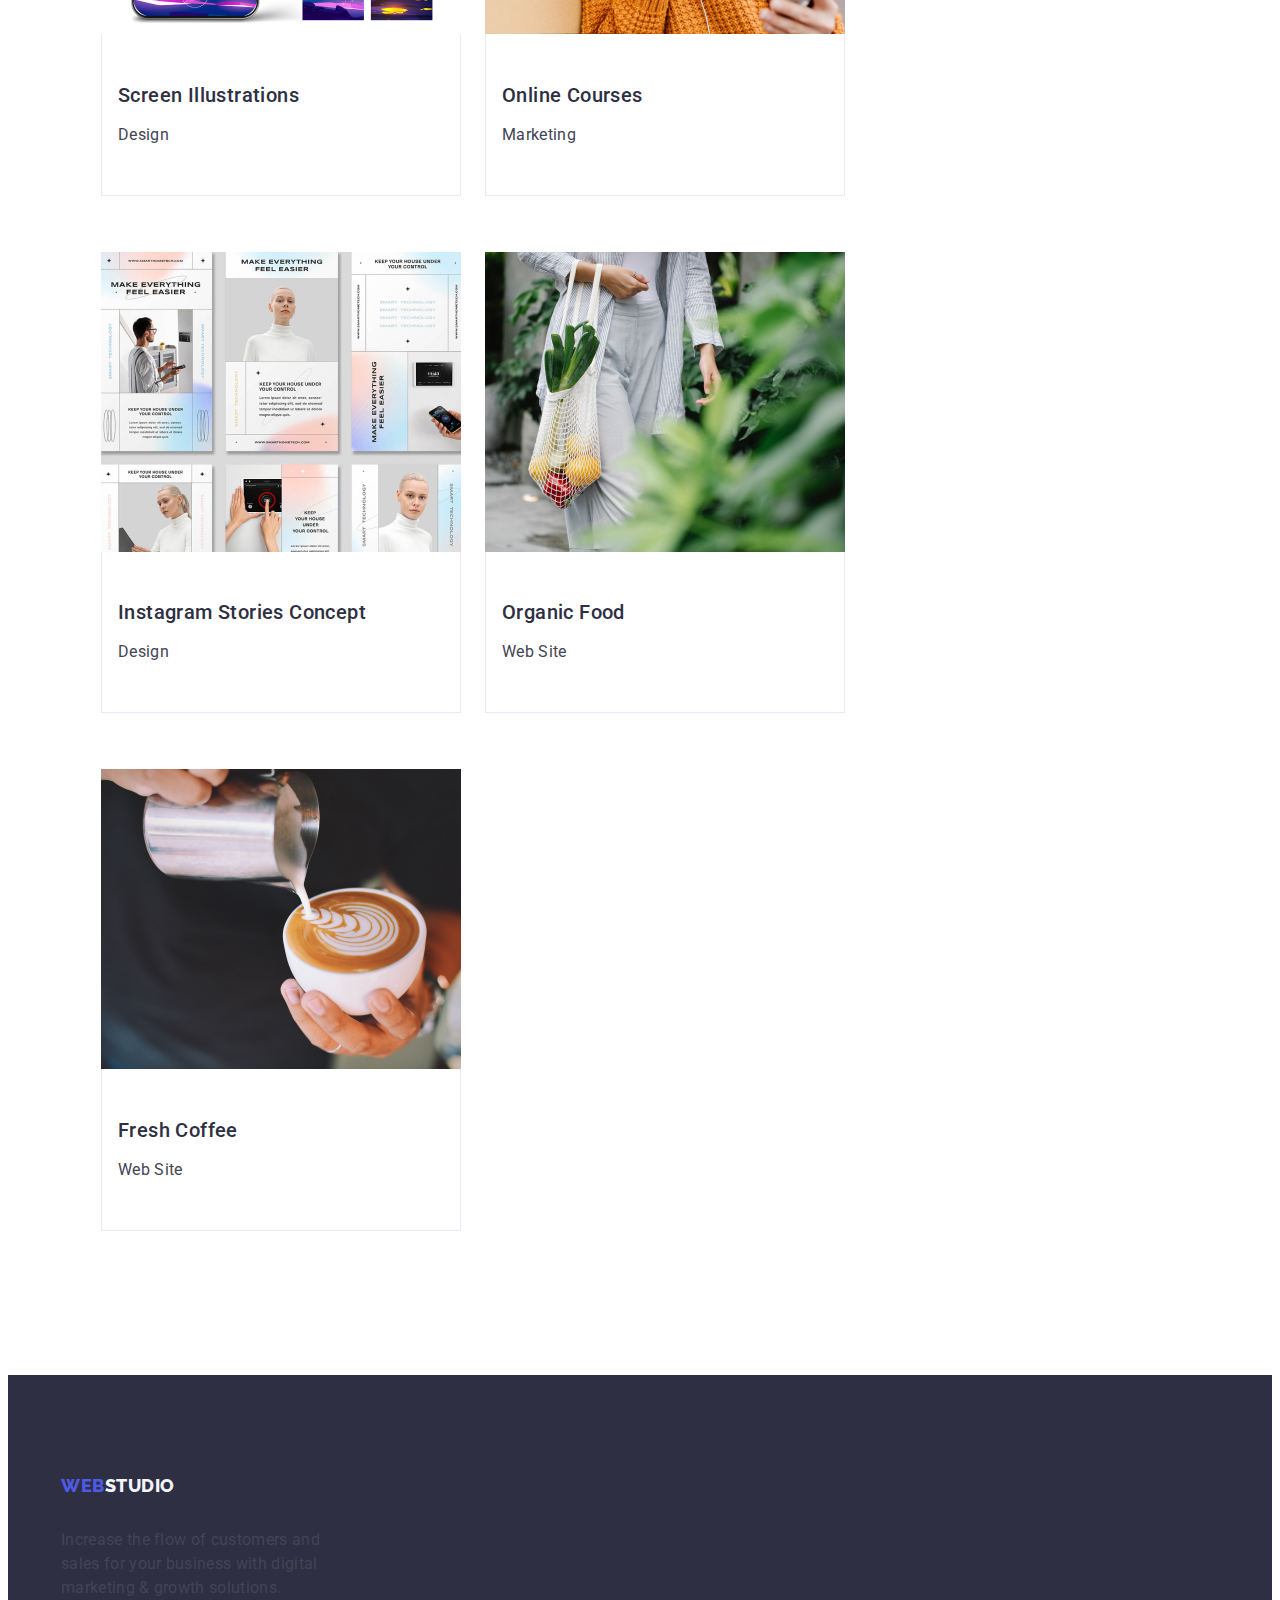
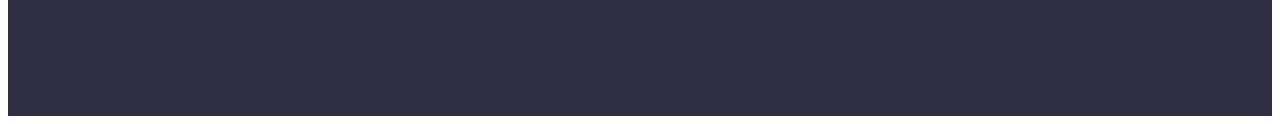
==== commit a76c18cc: "width-fixes" ====
--- a/portfolio.html
+++ b/portfolio.html
@@ -16,24 +16,26 @@
 </head>
 
 <body>
-    <header class="header">
-        <div class="header-items container">
-            <nav class="navigation-general">
-                <a class="logo link" href="./index.html">Web<span class="logo-second-word">Studio</span></a>
-                <ul class="list navigation-list">
-                    <li><a class="navigation-menu link" href="./index.html">Studio</a></li>
-                    <li><a class="navigation-menu link" href="./portfolio.html">Portfolio</a></li>
-                    <li><a class="navigation-menu link" href="">Contacts</a></li>
-                </ul>
-            </nav>
-            <address class="contacts">
-                <ul class="list">
-                    <li><a class="contact-info link" href="mailto:info@devstudio.com">info@devstudio.com</a></li>
-                    <li><a class="contact-info link" href="tel:+110001111111">+11 (000) 111-11-11</a></li>
-                </ul>
-            </address>
-        </div>
-    </header>
+    <div class="container-header">
+        <header class="header">
+            <div class="header-items container">
+                <nav class="navigation-general">
+                    <a class="logo link" href="./index.html">Web<span class="logo-second-word">Studio</span></a>
+                    <ul class="list navigation-list">
+                        <li><a class="navigation-menu link" href="./index.html">Studio</a></li>
+                        <li><a class="navigation-menu link" href="./portfolio.html">Portfolio</a></li>
+                        <li><a class="navigation-menu link" href="">Contacts</a></li>
+                    </ul>
+                </nav>
+                <address class="contacts">
+                    <ul class="contacts-list list">
+                        <li><a class="contact-info link" href="mailto:info@devstudio.com">info@devstudio.com</a></li>
+                        <li><a class="contact-info link" href="tel:+110001111111">+11 (000) 111-11-11</a></li>
+                    </ul>
+                </address>
+            </div>
+        </header>
+    </div>
 
     <main>
         <section class="portfolio">
--- a/css/styles.css
+++ b/css/styles.css
@@ -195,7 +195,7 @@
 }
 
 .what-we-are-doing-item {
-    width: calc((100%-48px)/2)
+    width: calc((100%-48px)/3)
 }
 
 .our-team-list {
@@ -239,7 +239,7 @@
 
 .member-team {
     background-color: #ffffff;
-    width: calc((100%-24px*3)/4);
+    width: calc((100%-3*24px)/4);
     border-radius: 0px 0px 4px 4px;
 
 }
@@ -314,7 +314,7 @@
     justify-content: center;
     align-items: center;
     gap: 24px;
-    padding-bottom: 72px;
+    margin-bottom: 72px;
 }
 
 .services-list {
@@ -333,4 +333,5 @@
     border: 1px solid #e7e9fc;
     border-top: none;
     margin-bottom: 8px;
+    width: calc((100%-48px)/3)
 }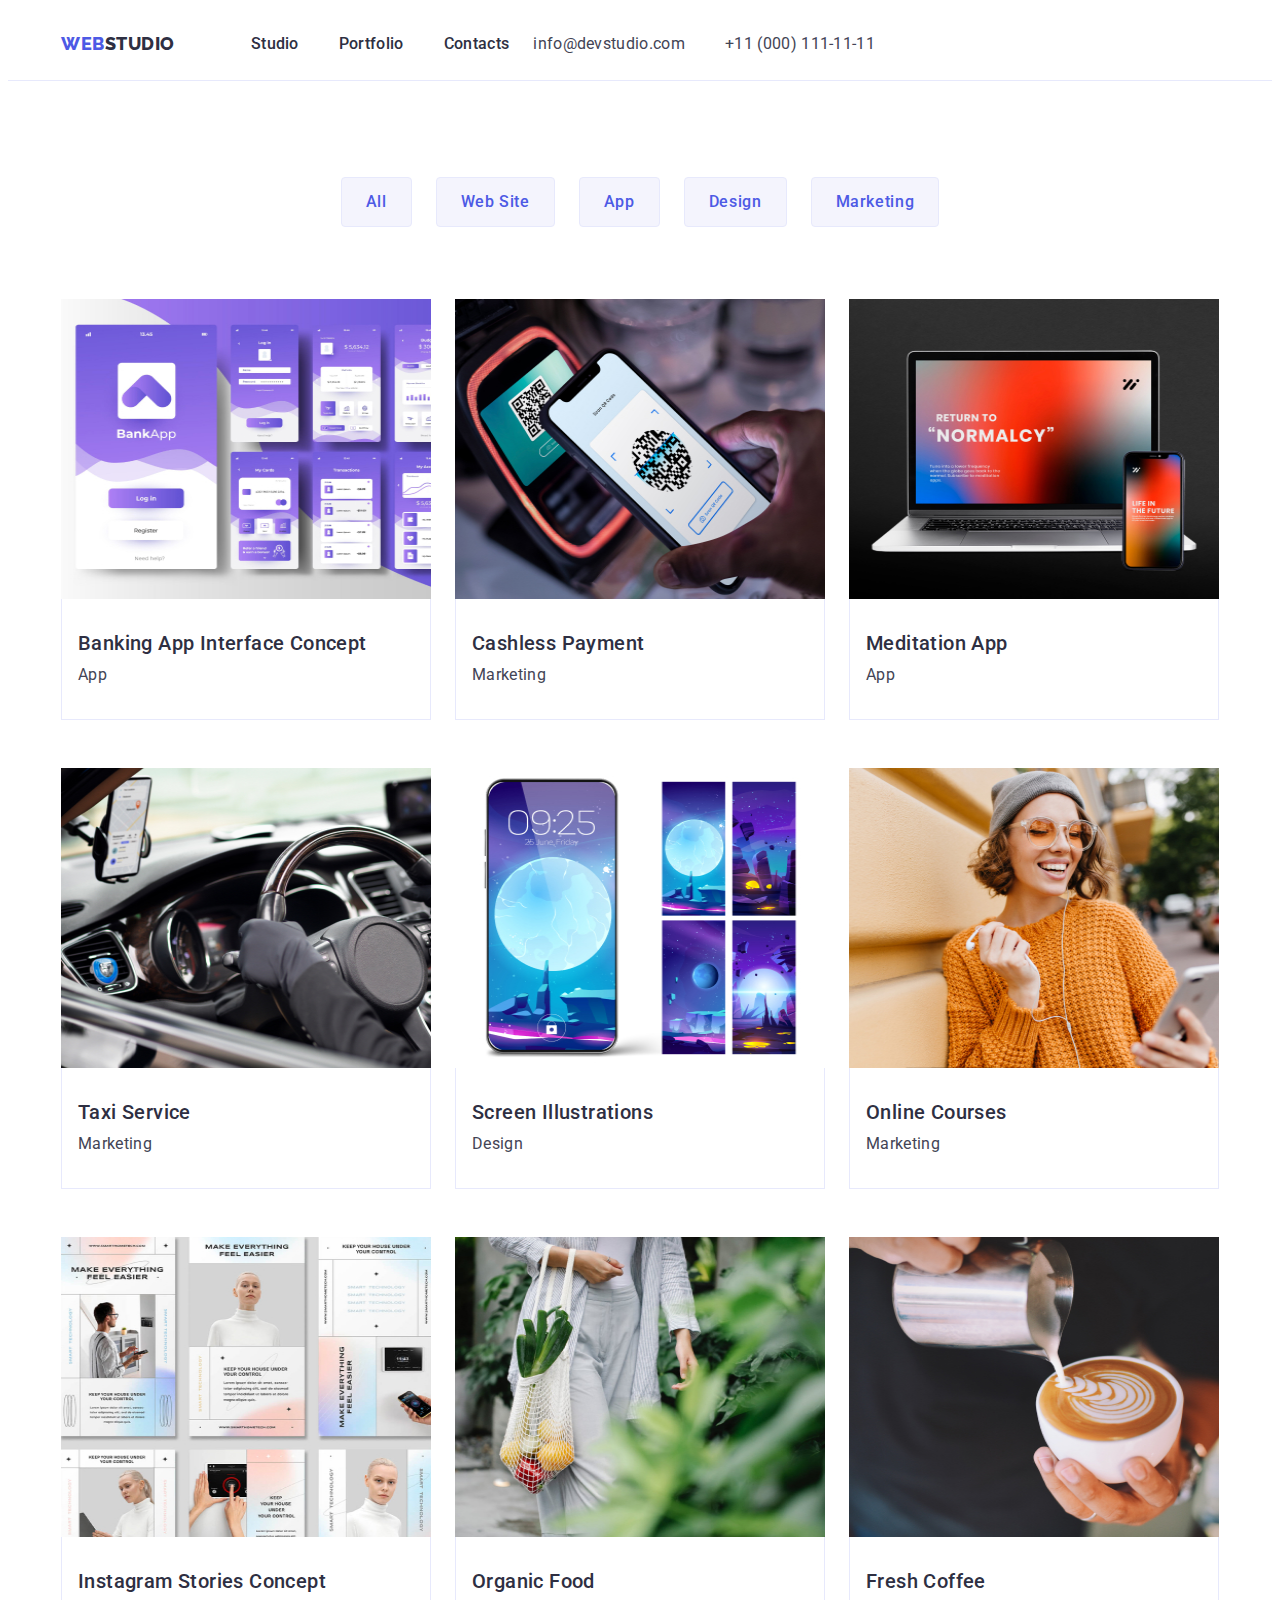
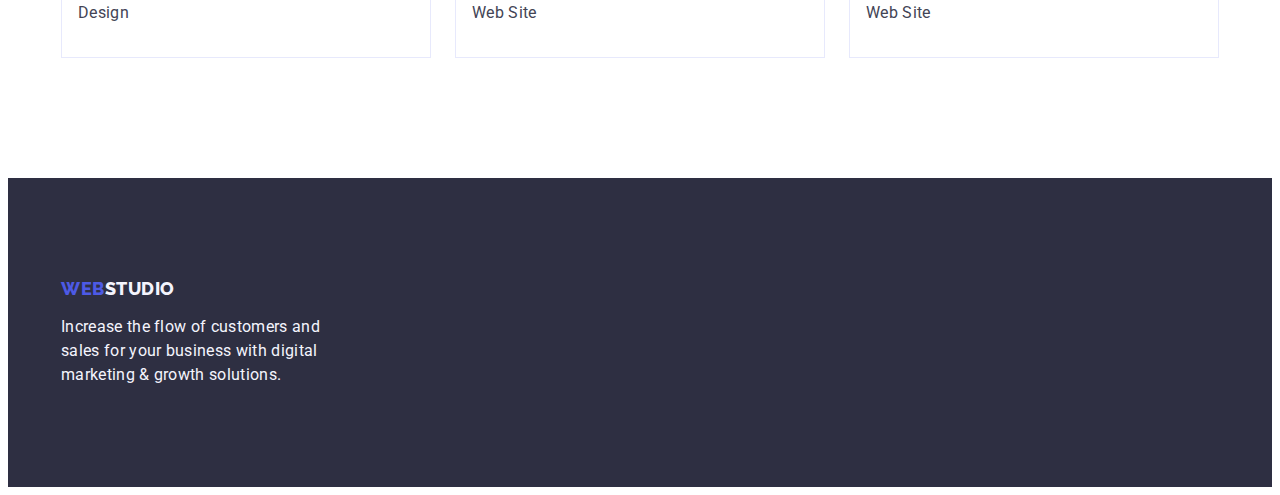
==== commit 0b240b65: "comments-fixes" ====
--- a/portfolio.html
+++ b/portfolio.html
@@ -7,8 +7,9 @@
     <title>portfolio</title>
     <link rel="preconnect" href="https://fonts.googleapis.com">
     <link rel="preconnect" href="https://fonts.gstatic.com" crossorigin>
-    <link rel="preconnect"
-        href="https://cdnjs.cloudflare.com/ajax/libs/modern-normalize/2.0.0/modern-normalize.min.css">
+    <link rel="stylesheet" href="https://cdnjs.cloudflare.com/ajax/libs/modern-normalize/2.0.0/modern-normalize.min.css"
+        integrity="sha512-4xo8blKMVCiXpTaLzQSLSw3KFOVPWhm/TRtuPVc4WG6kUgjH6J03IBuG7JZPkcWMxJ5huwaBpOpnwYElP/m6wg=="
+        crossorigin="anonymous" referrerpolicy="no-referrer" />
     <link
         href="https://fonts.googleapis.com/css2?family=Raleway:wght@800&family=Roboto:wght@400;500;700;900&display=swap"
         rel="stylesheet">
--- a/css/styles.css
+++ b/css/styles.css
@@ -18,6 +18,22 @@
 
 img {
     display: block;
+    width: 100%;
+}
+
+.list {
+    margin: 0;
+    padding-left: 0;
+}
+
+h1,
+h2,
+h3,
+h4,
+h5,
+h6,
+p {
+    margin: 0;
 }
 
 .logo {
@@ -57,6 +73,7 @@
     line-height: 1.5;
     letter-spacing: 0.02em;
     padding: 24px 0;
+    display: block;
 }
 
 .navigation-menu:hover,
@@ -70,6 +87,7 @@
 
 .contacts {
     display: flex;
+    padding: 24px;
 }
 
 .contacts-list {
@@ -99,6 +117,11 @@
     padding: 188px 0;
 }
 
+.container-hero {
+    display: flex;
+    flex-direction: column;
+    align-items: center;
+}
 
 .main-title {
     color: #FFF;
@@ -126,6 +149,7 @@
     border: none;
     background-color: var(--logo-first-color);
     border-radius: 4px;
+    margin-top: 48px;
 }
 
 .main-cta:hover,
@@ -195,7 +219,7 @@
 }
 
 .what-we-are-doing-item {
-    width: calc((100%-48px)/3)
+    width: calc((100% - 3 * 16px) / 3)
 }
 
 .our-team-list {
@@ -239,7 +263,7 @@
 
 .member-team {
     background-color: #ffffff;
-    width: calc((100%-3*24px)/4);
+    width: calc((100% - 72px) / 4);
     border-radius: 0px 0px 4px 4px;
 
 }
@@ -297,6 +321,7 @@
 
 .text-footer {
     max-width: 264px;
+    color: var(--footer-main-text)
 }
 
 .logo-footer {
@@ -322,16 +347,17 @@
     flex-wrap: wrap;
     column-gap: 24px;
     row-gap: 48px;
+    padding: 0;
+    margin: 0;
 }
 
 .service-item {
-    width: calc((100-48px)/3)
+    width: calc((100% - 48px) / 3);
 }
 
 .app-container {
     padding: 32px 16px;
     border: 1px solid #e7e9fc;
     border-top: none;
-    margin-bottom: 8px;
-    width: calc((100%-48px)/3)
+
 }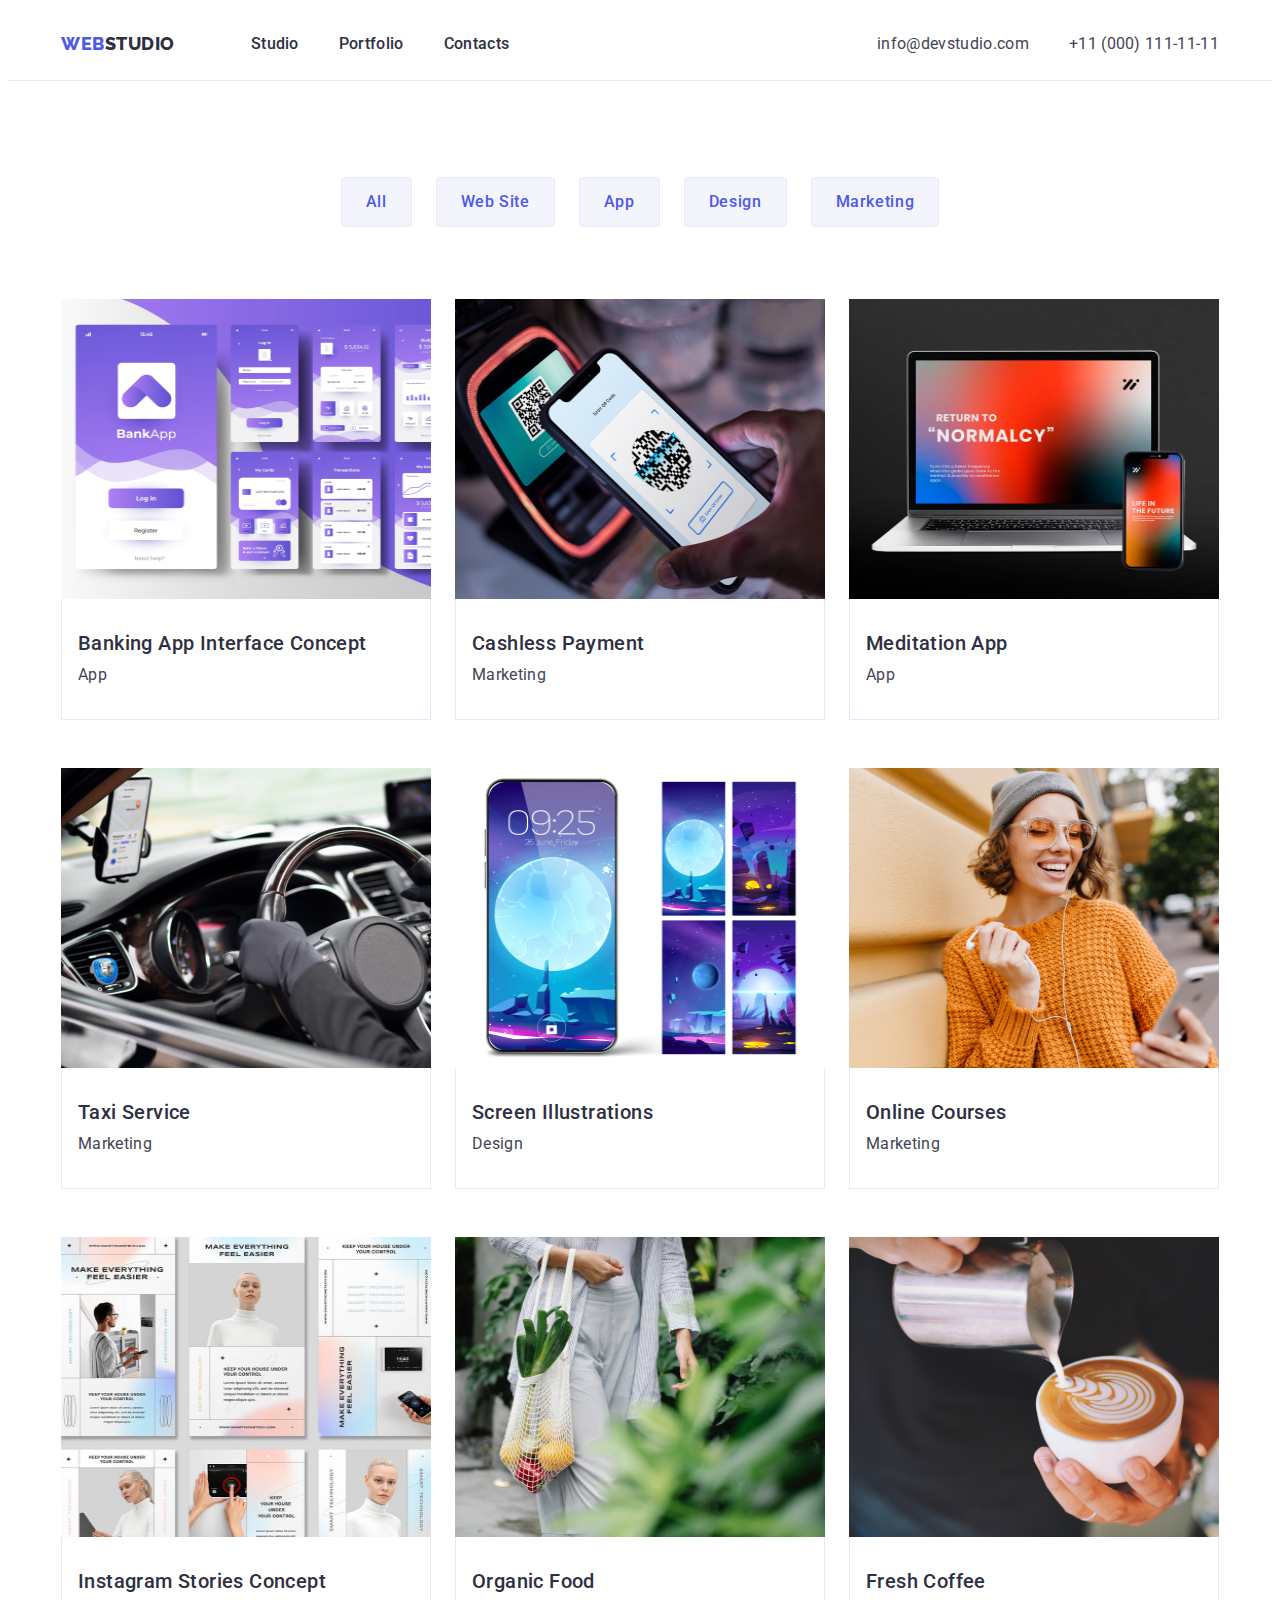
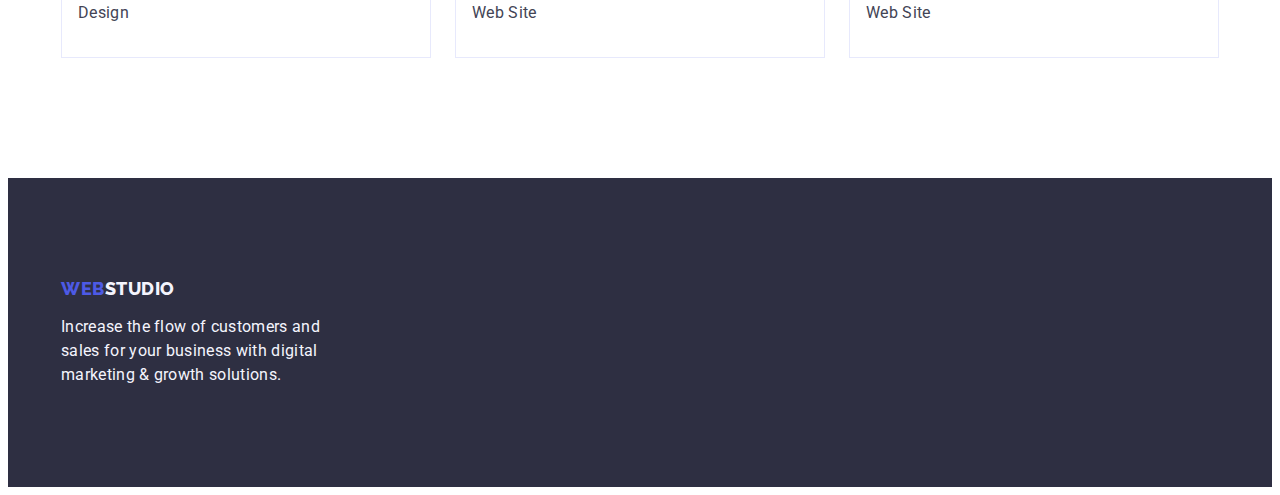
==== commit f23eb48c: "minor-fixes" ====
--- a/portfolio.html
+++ b/portfolio.html
@@ -17,26 +17,25 @@
 </head>
 
 <body>
-    <div class="container-header">
-        <header class="header">
-            <div class="header-items container">
-                <nav class="navigation-general">
-                    <a class="logo link" href="./index.html">Web<span class="logo-second-word">Studio</span></a>
-                    <ul class="list navigation-list">
-                        <li><a class="navigation-menu link" href="./index.html">Studio</a></li>
-                        <li><a class="navigation-menu link" href="./portfolio.html">Portfolio</a></li>
-                        <li><a class="navigation-menu link" href="">Contacts</a></li>
-                    </ul>
-                </nav>
-                <address class="contacts">
-                    <ul class="contacts-list list">
-                        <li><a class="contact-info link" href="mailto:info@devstudio.com">info@devstudio.com</a></li>
-                        <li><a class="contact-info link" href="tel:+110001111111">+11 (000) 111-11-11</a></li>
-                    </ul>
-                </address>
-            </div>
-        </header>
-    </div>
+
+    <header class="header">
+        <div class="header-items container">
+            <nav class="navigation-general">
+                <a class="logo link" href="./index.html">Web<span class="logo-second-word">Studio</span></a>
+                <ul class="list navigation-list">
+                    <li><a class="navigation-menu link" href="./index.html">Studio</a></li>
+                    <li><a class="navigation-menu link" href="./portfolio.html">Portfolio</a></li>
+                    <li><a class="navigation-menu link" href="">Contacts</a></li>
+                </ul>
+            </nav>
+            <address class="contacts">
+                <ul class="contacts-list list">
+                    <li><a class="contact-info link" href="mailto:info@devstudio.com">info@devstudio.com</a></li>
+                    <li><a class="contact-info link" href="tel:+110001111111">+11 (000) 111-11-11</a></li>
+                </ul>
+            </address>
+        </div>
+    </header>
 
     <main>
         <section class="portfolio">
--- a/css/styles.css
+++ b/css/styles.css
@@ -87,7 +87,7 @@
 
 .contacts {
     display: flex;
-    padding: 24px;
+    margin-left: auto;
 }
 
 .contacts-list {
@@ -184,7 +184,7 @@
 }
 
 .value-item {
-    width: calc((100% -72px)/4)
+    width: calc((100% - 72px)/4)
 }
 
 .page-title {
@@ -304,7 +304,7 @@
 
 .header-items {
     display: flex;
-
+    align-items: center;
 }
 
 .container {
